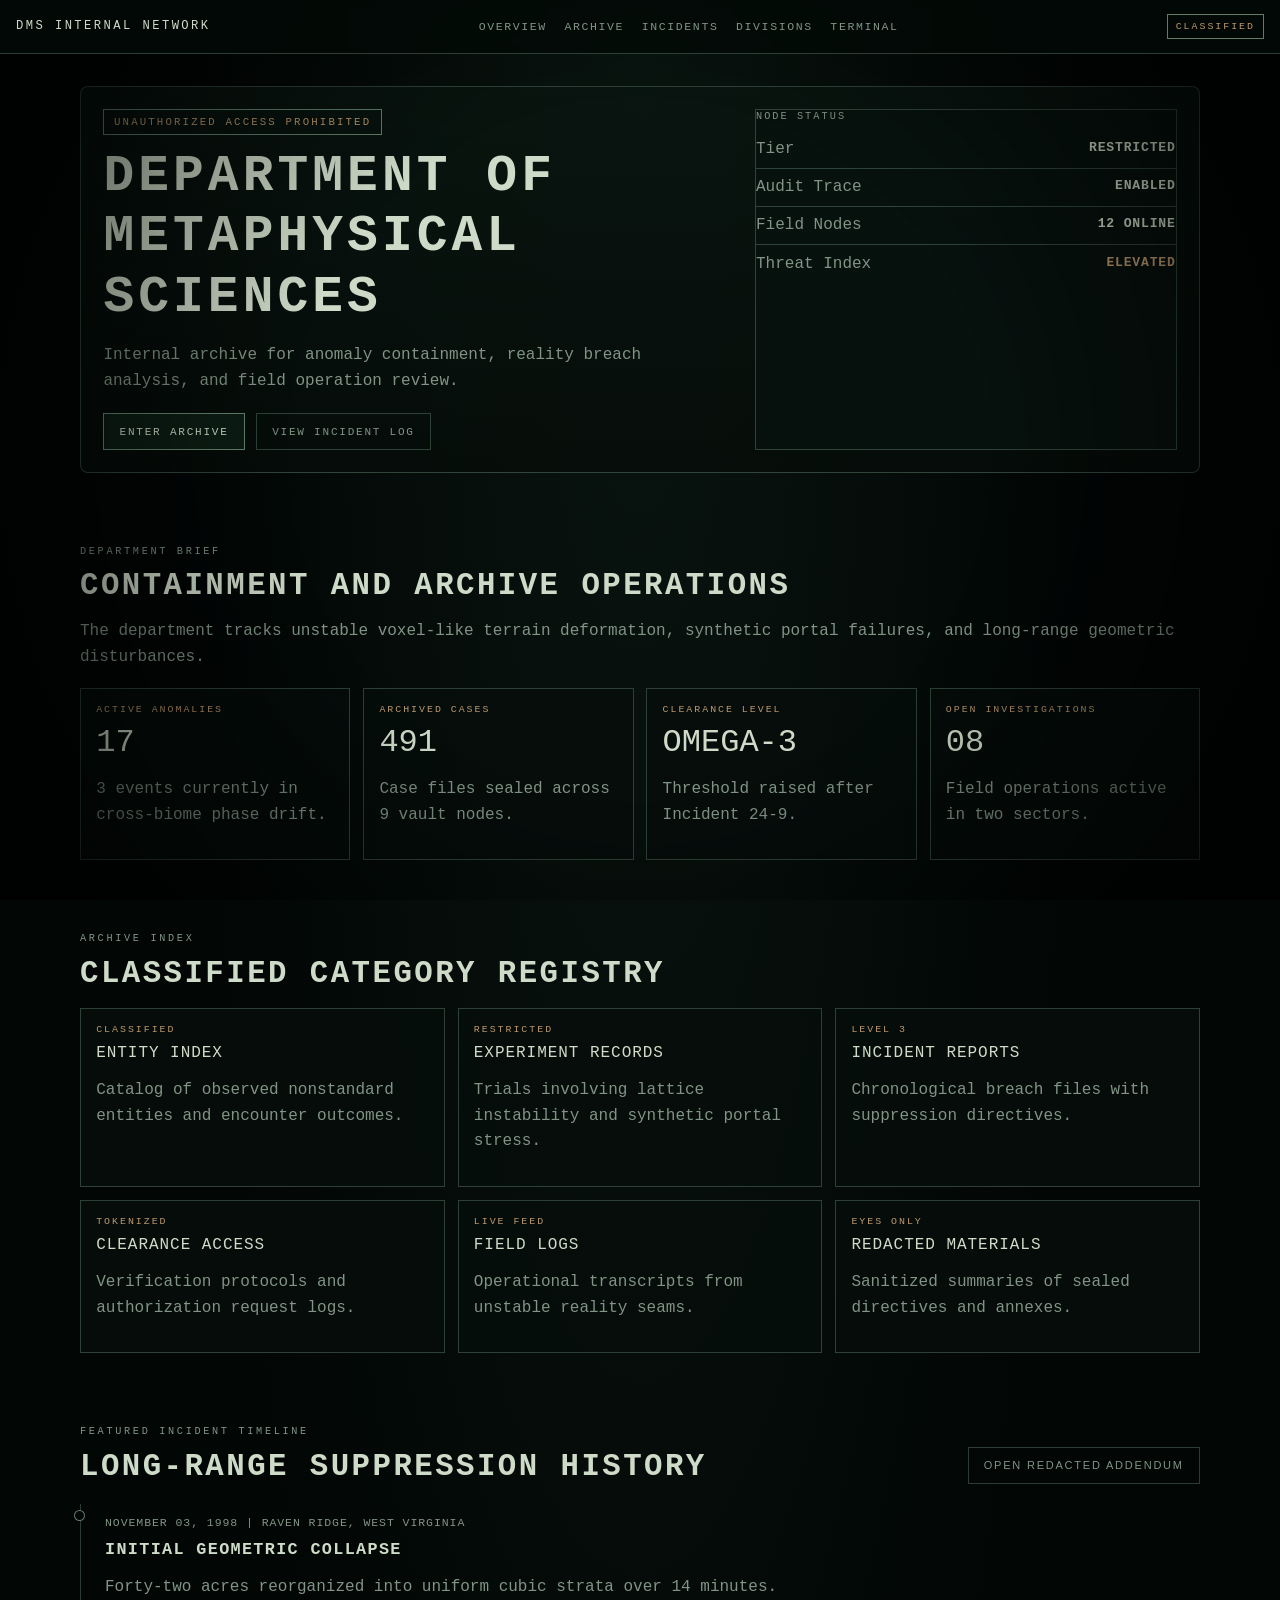
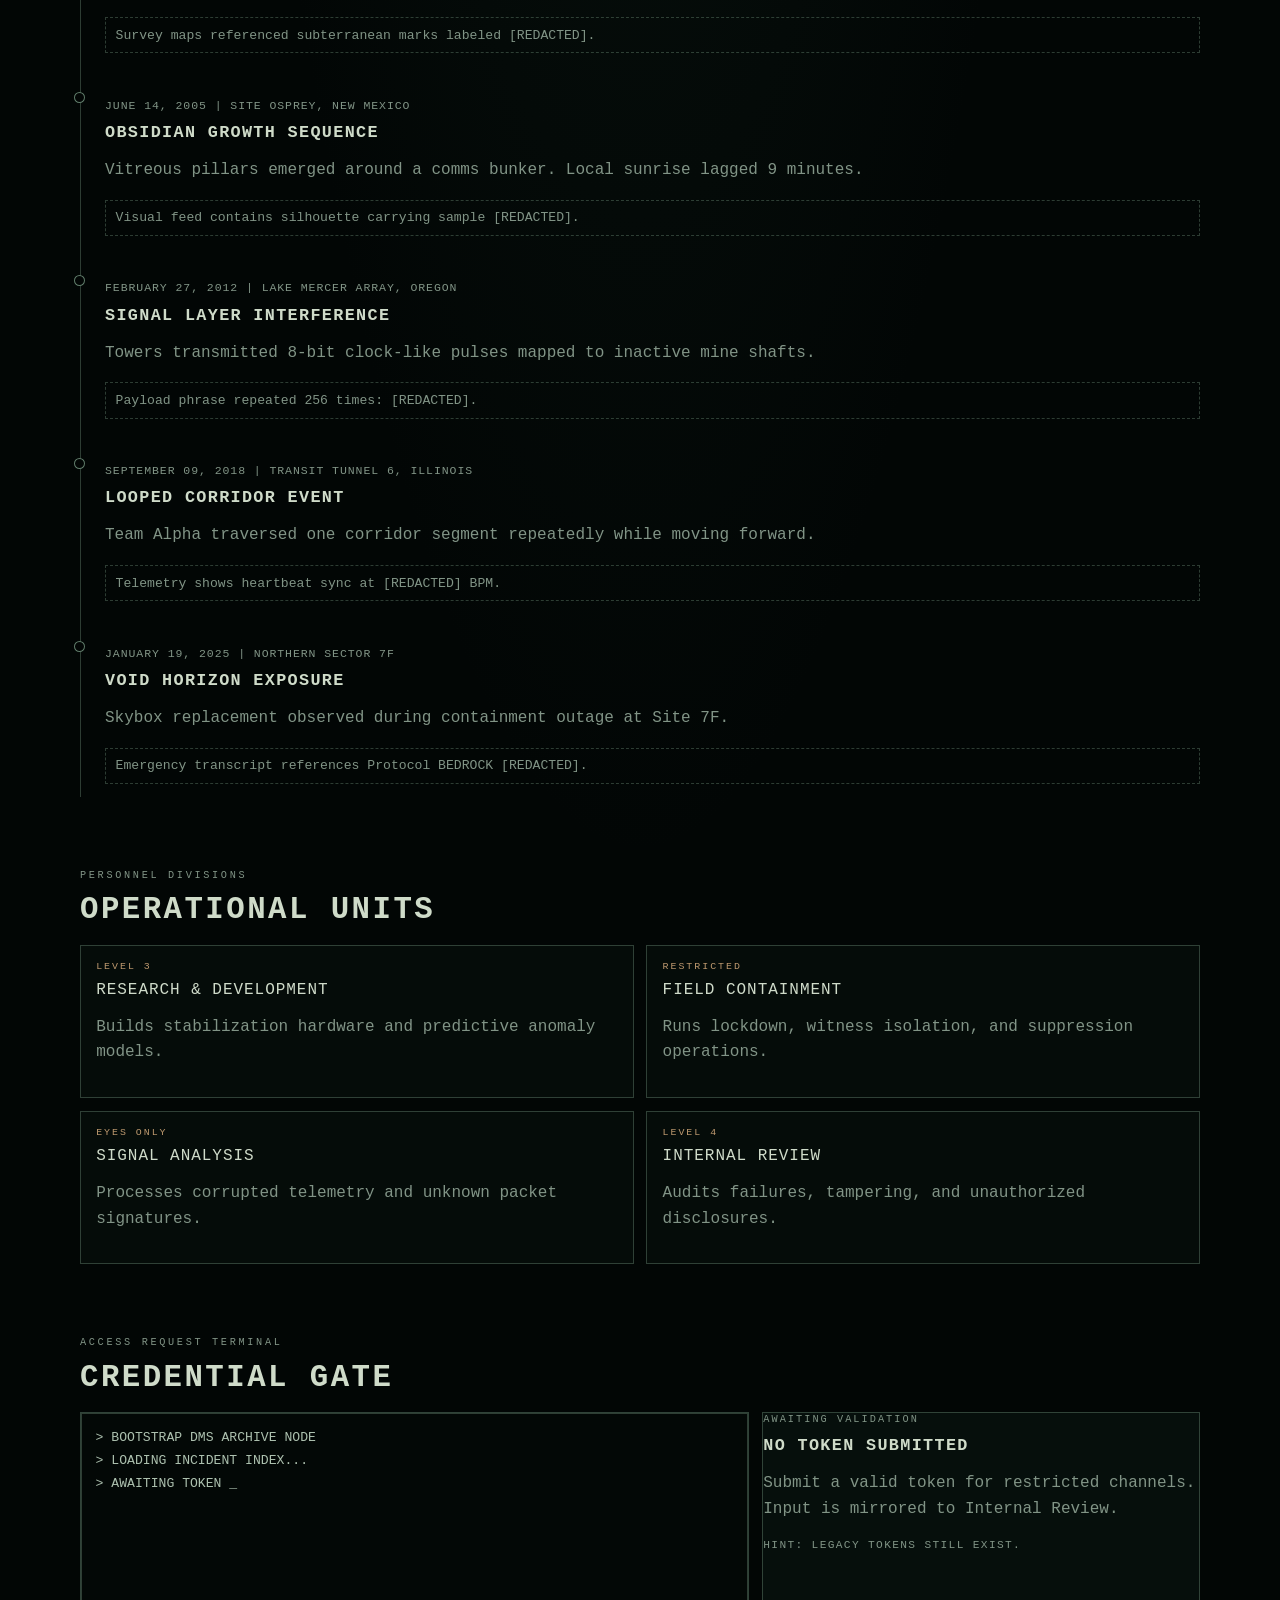
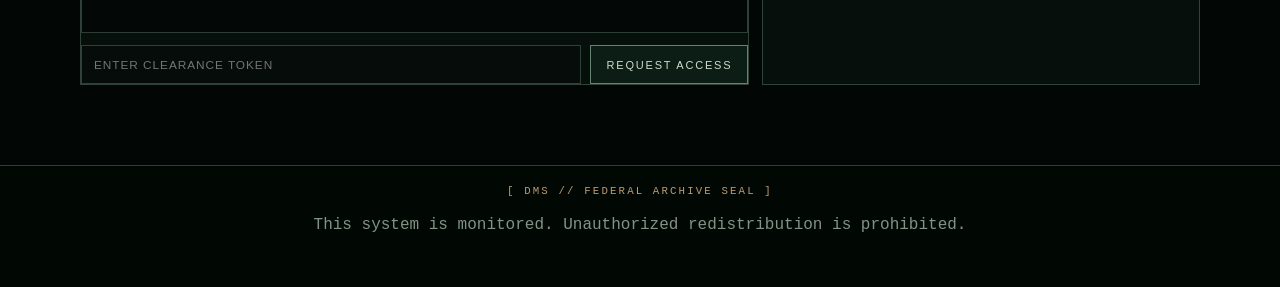
==== index.html @ b6cc338e "Add files via upload" ====
<!--
MIT License

Copyright (c) 2026 Department of Metaphysical Sciences

Permission is hereby granted, free of charge, to any person obtaining a copy
of this software and associated documentation files (the "Software"), to deal
in the Software without restriction, including without limitation the rights
to use, copy, modify, merge, publish, distribute, sublicense, and/or sell
copies of the Software, and to permit persons to whom the Software is
furnished to do so, subject to the following conditions:

The above copyright notice and this permission notice shall be included in all
copies or substantial portions of the Software.

THE SOFTWARE IS PROVIDED "AS IS", WITHOUT WARRANTY OF ANY KIND, EXPRESS OR
IMPLIED, INCLUDING BUT NOT LIMITED TO THE WARRANTIES OF MERCHANTABILITY,
FITNESS FOR A PARTICULAR PURPOSE AND NONINFRINGEMENT. IN NO EVENT SHALL THE
AUTHORS OR COPYRIGHT HOLDERS BE LIABLE FOR ANY CLAIM, DAMAGES OR OTHER
LIABILITY, WHETHER IN AN ACTION OF CONTRACT, TORT OR OTHERWISE, ARISING FROM,
OUT OF OR IN CONNECTION WITH THE SOFTWARE OR THE USE OR OTHER DEALINGS IN THE
SOFTWARE.
-->

<!doctype html>
<html lang="en">
  <head>
    <meta charset="UTF-8" />
    <meta name="viewport" content="width=device-width, initial-scale=1.0" />
    <title>Department of Metaphysical Sciences // Archive Node</title>
    <meta
      name="description"
      content="Classified internal archive for anomaly containment and metaphysical incident review."
    />
    <meta name="dms-api-base" content="https://dms-backend.bisfd.ru" />
    <link rel="stylesheet" href="./styles.css" />
  </head>
  <body>
    <div class="archive-shell">
      <div class="vignette"></div>
      <div class="grain"></div>

      <header class="topbar">
        <a href="#top" class="brand">DMS INTERNAL NETWORK</a>
        <nav class="nav">
          <a href="#overview">Overview</a>
          <a href="#archive">Archive</a>
          <a href="#incidents">Incidents</a>
          <a href="#divisions">Divisions</a>
          <a href="#terminal">Terminal</a>
        </nav>
        <span class="badge">CLASSIFIED</span>
      </header>

      <main id="top" class="page">
        <section class="hero panel">
          <div>
            <p class="warning">Unauthorized access prohibited</p>
            <h1>Department of Metaphysical Sciences</h1>
            <p class="muted">
              Internal archive for anomaly containment, reality breach analysis,
              and field operation review.
            </p>
            <div class="hero-actions">
              <a href="#archive" class="btn btn-primary">Enter Archive</a>
              <a href="#incidents" class="btn">View Incident Log</a>
            </div>
          </div>
          <aside class="status panel-soft">
            <p class="label">Node Status</p>
            <ul>
              <li><span>Tier</span><strong>RESTRICTED</strong></li>
              <li><span>Audit Trace</span><strong>ENABLED</strong></li>
              <li><span>Field Nodes</span><strong>12 ONLINE</strong></li>
              <li><span>Threat Index</span><strong class="alert">ELEVATED</strong></li>
            </ul>
          </aside>
        </section>

        <section id="overview" class="section">
          <p class="eyebrow">Department Brief</p>
          <h2>Containment and Archive Operations</h2>
          <p class="muted">
            The department tracks unstable voxel-like terrain deformation,
            synthetic portal failures, and long-range geometric disturbances.
          </p>
          <div class="metrics" id="metrics"></div>
        </section>

        <section id="archive" class="section">
          <p class="eyebrow">Archive Index</p>
          <h2>Classified Category Registry</h2>
          <div class="cards" id="archive-cards"></div>
        </section>

        <section id="incidents" class="section">
          <div class="section-row">
            <div>
              <p class="eyebrow">Featured Incident Timeline</p>
              <h2>Long-Range Suppression History</h2>
            </div>
            <button class="btn" id="open-doc">Open Redacted Addendum</button>
          </div>
          <div class="timeline" id="timeline"></div>
        </section>

        <section id="divisions" class="section">
          <p class="eyebrow">Personnel Divisions</p>
          <h2>Operational Units</h2>
          <div class="cards cards-2" id="divisions-cards"></div>
        </section>

        <section id="terminal" class="section">
          <p class="eyebrow">Access Request Terminal</p>
          <h2>Credential Gate</h2>
          <div class="terminal-layout">
            <article class="panel-soft">
              <div class="terminal" id="terminal-output"></div>
              <form id="token-form" class="terminal-form">
                <input id="token-input" type="text" placeholder="ENTER CLEARANCE TOKEN" />
                <button type="submit" class="btn btn-primary">Request Access</button>
              </form>
            </article>
            <aside class="panel-soft terminal-note" id="terminal-note">
              <p class="label">Awaiting Validation</p>
              <h3>No Token Submitted</h3>
              <p class="muted">
                Submit a valid token for restricted channels. Input is mirrored
                to Internal Review.
              </p>
              <p class="hint">Hint: legacy tokens still exist.</p>
            </aside>
          </div>
        </section>
      </main>

      <footer class="footer">
        <p class="seal">[ DMS // Federal Archive Seal ]</p>
        <p class="muted">This system is monitored. Unauthorized redistribution is prohibited.</p>
      </footer>
    </div>

    <div class="modal hidden" id="doc-modal">
      <div class="modal-backdrop" id="close-doc-backdrop"></div>
      <article class="modal-card panel">
        <p class="eyebrow">Internal Review // Eyes Only</p>
        <h3>Addendum RF-19</h3>
        <ul id="doc-lines"></ul>
        <button class="btn" id="close-doc">Close File</button>
      </article>
    </div>

    <script src="./script.js"></script>
  </body>
</html>
---- styles.css ----
/*
MIT License

Copyright (c) 2026 Department of Metaphysical Sciences

Permission is hereby granted, free of charge, to any person obtaining a copy
of this software and associated documentation files (the "Software"), to deal
in the Software without restriction, including without limitation the rights
to use, copy, modify, merge, publish, distribute, sublicense, and/or sell
copies of the Software, and to permit persons to whom the Software is
furnished to do so, subject to the following conditions:

The above copyright notice and this permission notice shall be included in all
copies or substantial portions of the Software.

THE SOFTWARE IS PROVIDED "AS IS", WITHOUT WARRANTY OF ANY KIND, EXPRESS OR
IMPLIED, INCLUDING BUT NOT LIMITED TO THE WARRANTIES OF MERCHANTABILITY,
FITNESS FOR A PARTICULAR PURPOSE AND NONINFRINGEMENT. IN NO EVENT SHALL THE
AUTHORS OR COPYRIGHT HOLDERS BE LIABLE FOR ANY CLAIM, DAMAGES OR OTHER
LIABILITY, WHETHER IN AN ACTION OF CONTRACT, TORT OR OTHERWISE, ARISING FROM,
OUT OF OR IN CONNECTION WITH THE SOFTWARE OR THE USE OR OTHER DEALINGS IN THE
SOFTWARE.
*/

:root {
  --bg: #020605;
  --bg-soft: #07100d;
  --panel: rgba(8, 18, 15, 0.85);
  --border: rgba(122, 159, 133, 0.36);
  --border-strong: rgba(163, 207, 178, 0.58);
  --text: #cfdbc9;
  --muted: #819486;
  --alert: #be9a6f;
  --danger: #af6b6b;
}

* {
  box-sizing: border-box;
}

html {
  scroll-behavior: smooth;
}

body {
  margin: 0;
  min-height: 100vh;
  font-family: "Consolas", "Courier New", monospace;
  color: var(--text);
  background: radial-gradient(ellipse at top, rgba(32, 66, 50, 0.25), transparent 50%),
    var(--bg);
}

.archive-shell {
  position: relative;
  isolation: isolate;
}

.vignette,
.grain {
  position: fixed;
  inset: 0;
  pointer-events: none;
}

.vignette {
  z-index: 20;
  background: radial-gradient(circle at center, transparent 45%, rgba(0, 0, 0, 0.75) 100%);
}

.grain {
  z-index: 21;
  opacity: 0.15;
  background: repeating-linear-gradient(
    to bottom,
    transparent 0px,
    rgba(199, 224, 204, 0.03) 1px,
    transparent 2px,
    transparent 4px
  );
  animation: flicker 6s linear infinite;
}

.topbar {
  position: sticky;
  top: 0;
  z-index: 30;
  display: flex;
  gap: 1rem;
  align-items: center;
  justify-content: space-between;
  padding: 0.9rem 1rem;
  border-bottom: 1px solid var(--border);
  backdrop-filter: blur(4px);
  background: rgba(3, 10, 7, 0.82);
}

.brand {
  font-size: 0.76rem;
  letter-spacing: 0.2em;
  color: var(--text);
  text-decoration: none;
}

.nav {
  display: flex;
  gap: 1.1rem;
}

.nav a {
  color: var(--muted);
  font-size: 0.72rem;
  text-transform: uppercase;
  letter-spacing: 0.14em;
  text-decoration: none;
  transition: color 0.2s ease;
}

.nav a:hover {
  color: var(--text);
}

.badge {
  border: 1px solid var(--border-strong);
  padding: 0.35rem 0.5rem;
  font-size: 0.62rem;
  letter-spacing: 0.2em;
  color: var(--alert);
  text-transform: uppercase;
}

.page {
  width: min(1120px, 94%);
  margin: 2rem auto 5rem;
  display: grid;
  gap: 4.5rem;
  animation: reveal 0.8s ease both;
}

.panel {
  border: 1px solid var(--border);
  background: linear-gradient(180deg, rgba(10, 22, 17, 0.86), rgba(6, 13, 10, 0.86));
}

.panel-soft {
  border: 1px solid var(--border);
  background: var(--panel);
}

.hero {
  border-radius: 8px;
  padding: 1.4rem;
  display: grid;
  gap: 1.2rem;
  grid-template-columns: 1.35fr 0.9fr;
}

.warning {
  display: inline-block;
  margin: 0;
  padding: 0.35rem 0.6rem;
  border: 1px solid var(--border-strong);
  color: var(--alert);
  text-transform: uppercase;
  font-size: 0.67rem;
  letter-spacing: 0.2em;
}

h1,
h2,
h3 {
  margin: 0.7rem 0 0;
  text-transform: uppercase;
  letter-spacing: 0.08em;
}

h1 {
  font-size: clamp(1.75rem, 4vw, 3.3rem);
  line-height: 1.18;
}

h2 {
  font-size: clamp(1.35rem, 2.4vw, 2rem);
}

h3 {
  font-size: 1.05rem;
}

.muted {
  color: var(--muted);
  line-height: 1.6;
}

.hero-actions {
  margin-top: 1.2rem;
  display: flex;
  gap: 0.7rem;
  flex-wrap: wrap;
}

.btn {
  border: 1px solid var(--border);
  background: transparent;
  color: var(--muted);
  text-transform: uppercase;
  letter-spacing: 0.16em;
  font-size: 0.69rem;
  text-decoration: none;
  padding: 0.7rem 0.95rem;
  cursor: pointer;
  transition: all 0.25s ease;
}

.btn:hover {
  color: var(--text);
  border-color: var(--border-strong);
  transform: translateY(-1px);
}

.btn-primary {
  background: rgba(14, 33, 23, 0.84);
  border-color: var(--border-strong);
  color: var(--text);
}

.status .label,
.terminal-note .label {
  margin: 0 0 0.5rem;
  text-transform: uppercase;
  color: var(--muted);
  letter-spacing: 0.2em;
  font-size: 0.64rem;
}

.status ul {
  list-style: none;
  margin: 0;
  padding: 0;
}

.status li {
  display: flex;
  justify-content: space-between;
  gap: 1rem;
  padding: 0.6rem 0;
  border-bottom: 1px solid var(--border);
}

.status li:last-child {
  border-bottom: 0;
}

.status span {
  color: var(--muted);
}

.status strong {
  font-size: 0.82rem;
  letter-spacing: 0.06em;
}

.status .alert {
  color: var(--alert);
}

.section {
  scroll-margin-top: 5.5rem;
}

.eyebrow {
  margin: 0;
  color: var(--muted);
  letter-spacing: 0.26em;
  text-transform: uppercase;
  font-size: 0.64rem;
}

.metrics,
.cards {
  margin-top: 1.1rem;
  display: grid;
  gap: 0.8rem;
  grid-template-columns: repeat(4, minmax(0, 1fr));
}

.cards {
  grid-template-columns: repeat(3, minmax(0, 1fr));
}

.cards-2 {
  grid-template-columns: repeat(2, minmax(0, 1fr));
}

.card {
  border: 1px solid var(--border);
  background: rgba(7, 14, 11, 0.82);
  padding: 0.95rem;
  transition: all 0.25s ease;
}

.card:hover {
  border-color: var(--border-strong);
  transform: translateY(-2px);
}

.card .tag {
  margin: 0;
  color: var(--alert);
  font-size: 0.62rem;
  letter-spacing: 0.2em;
  text-transform: uppercase;
}

.card .title {
  margin: 0.55rem 0 0;
  color: var(--text);
  font-size: 1rem;
  letter-spacing: 0.06em;
  text-transform: uppercase;
}

.metric-value {
  font-size: 2rem;
  color: var(--text);
  margin: 0.55rem 0 0;
}

.section-row {
  display: flex;
  justify-content: space-between;
  gap: 1rem;
  align-items: flex-end;
  flex-wrap: wrap;
}

.timeline {
  margin-top: 1.3rem;
  border-left: 1px solid var(--border);
  padding-left: 1.1rem;
  display: grid;
  gap: 1.3rem;
}

.timeline-item {
  position: relative;
  padding-left: 0.4rem;
}

.timeline-item::before {
  content: "";
  position: absolute;
  left: -1.52rem;
  top: 0.34rem;
  width: 0.56rem;
  height: 0.56rem;
  border: 1px solid var(--border-strong);
  background: var(--bg);
  border-radius: 999px;
}

.timeline-meta {
  color: var(--muted);
  font-size: 0.72rem;
  letter-spacing: 0.08em;
  text-transform: uppercase;
}

.timeline-redacted {
  border: 1px dashed var(--border);
  padding: 0.6rem;
  color: var(--muted);
  font-size: 0.82rem;
}

.terminal-layout {
  margin-top: 1.1rem;
  display: grid;
  gap: 0.8rem;
  grid-template-columns: 1.3fr 0.85fr;
}

.terminal {
  border: 1px solid var(--border);
  padding: 0.85rem;
  min-height: 220px;
  background: rgba(0, 0, 0, 0.48);
  color: #adc1af;
  font-size: 0.82rem;
  line-height: 1.45;
}

.terminal p {
  margin: 0;
}

.terminal p + p {
  margin-top: 0.26rem;
}

.terminal .cursor {
  animation: cursor 1s step-start infinite;
}

.terminal-form {
  margin-top: 0.75rem;
  display: flex;
  gap: 0.6rem;
}

.terminal-form input {
  flex: 1;
  border: 1px solid var(--border);
  background: rgba(5, 12, 9, 0.82);
  color: var(--text);
  padding: 0.72rem 0.75rem;
  text-transform: uppercase;
  letter-spacing: 0.08em;
  font-size: 0.74rem;
}

.terminal-form input:focus {
  outline: none;
  border-color: var(--border-strong);
}

.hint {
  color: var(--muted);
  font-size: 0.7rem;
  letter-spacing: 0.12em;
  text-transform: uppercase;
}

.footer {
  border-top: 1px solid var(--border);
  padding: 1.2rem 1rem 2rem;
  text-align: center;
  background: rgba(2, 8, 5, 0.9);
}

.seal {
  margin: 0;
  color: var(--alert);
  letter-spacing: 0.2em;
  text-transform: uppercase;
  font-size: 0.67rem;
}

.modal {
  position: fixed;
  inset: 0;
  z-index: 50;
  display: grid;
  place-items: center;
  padding: 1rem;
}

.modal.hidden {
  display: none;
}

.modal-backdrop {
  position: absolute;
  inset: 0;
  background: rgba(0, 0, 0, 0.74);
}

.modal-card {
  position: relative;
  z-index: 1;
  width: min(720px, 94vw);
  padding: 1.1rem;
  border-radius: 8px;
}

.modal-card ul {
  padding-left: 1rem;
}

.modal-card li {
  color: var(--muted);
  margin: 0.5rem 0;
}

@keyframes reveal {
  from {
    opacity: 0;
    transform: translateY(10px);
  }
  to {
    opacity: 1;
    transform: translateY(0);
  }
}

@keyframes flicker {
  0%,
  13%,
  15%,
  56%,
  58%,
  100% {
    opacity: 0.15;
  }
  14%,
  57% {
    opacity: 0.11;
  }
}

@keyframes cursor {
  50% {
    opacity: 0;
  }
}

@media (max-width: 990px) {
  .hero,
  .terminal-layout {
    grid-template-columns: 1fr;
  }

  .metrics {
    grid-template-columns: repeat(2, minmax(0, 1fr));
  }

  .cards {
    grid-template-columns: repeat(2, minmax(0, 1fr));
  }

  .nav {
    display: none;
  }
}

@media (max-width: 640px) {
  .metrics,
  .cards,
  .cards-2 {
    grid-template-columns: 1fr;
  }

  .terminal-form {
    flex-direction: column;
  }
}
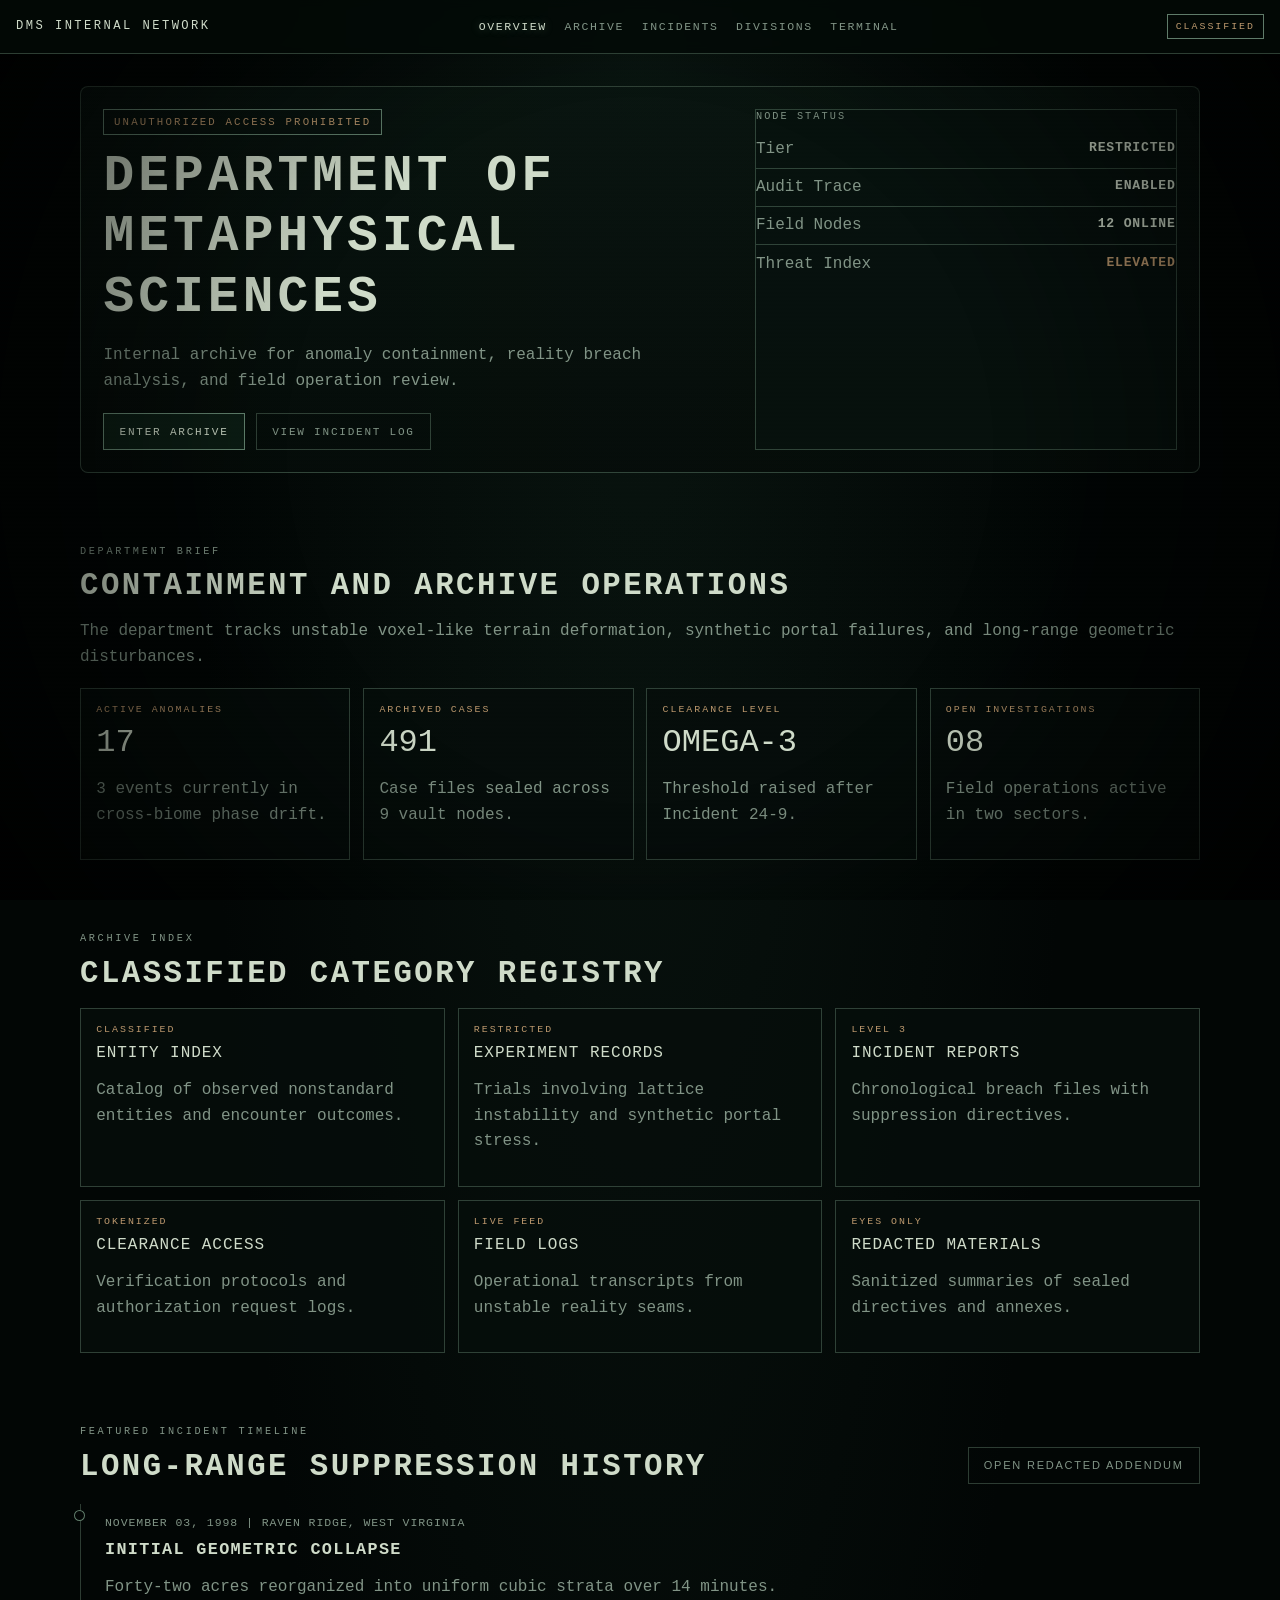
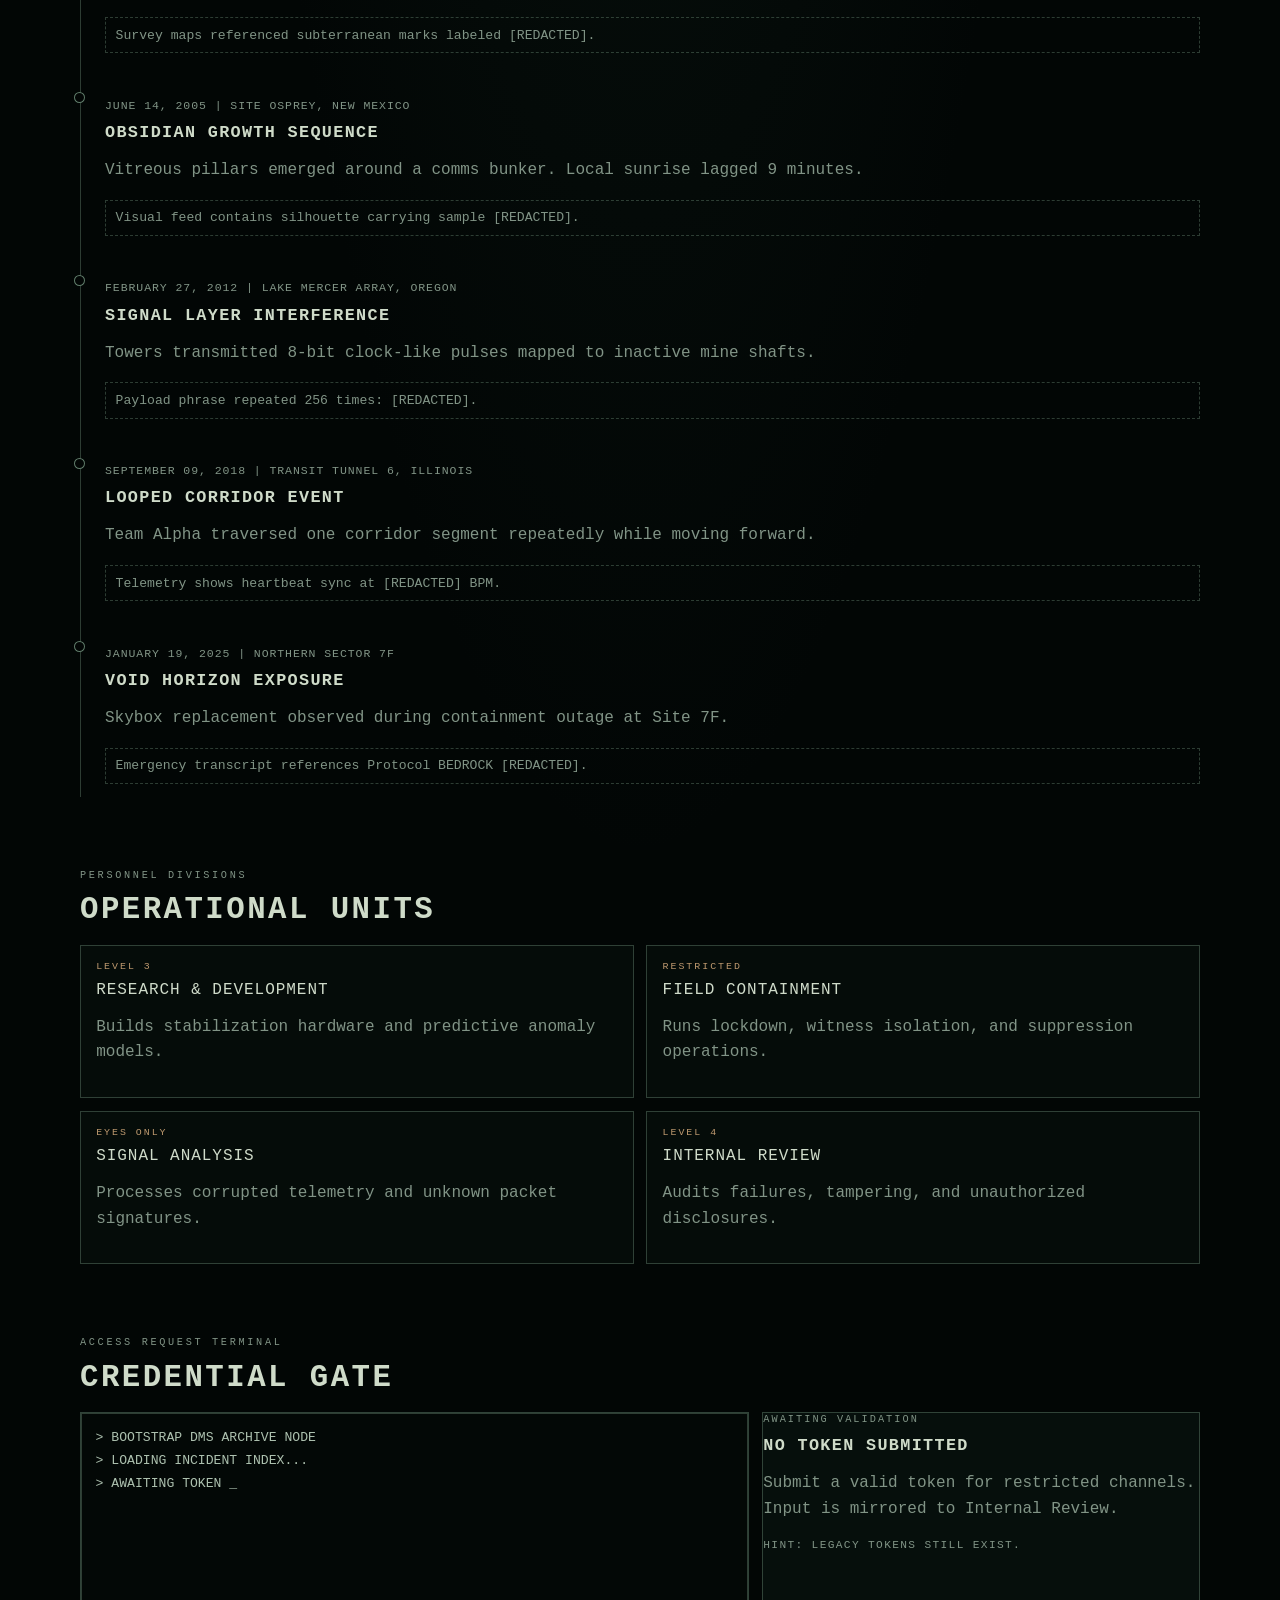
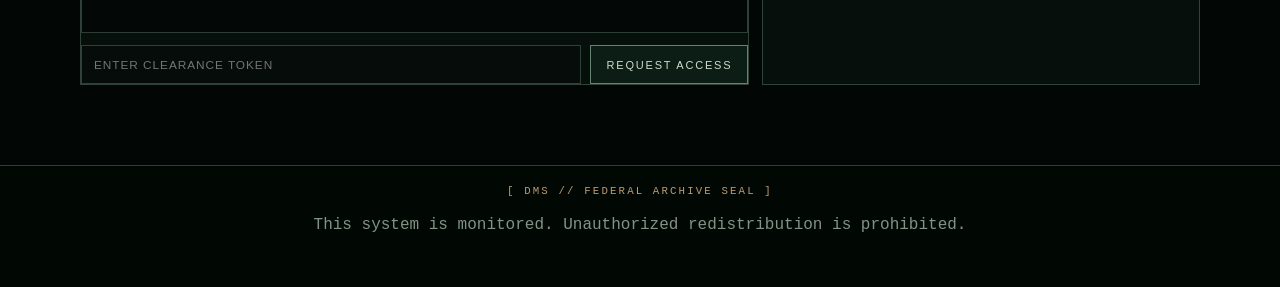
==== commit bcd828e6: "Add files via upload" ====
--- a/index.html
+++ b/index.html
@@ -35,19 +35,19 @@
     <meta name="dms-api-base" content="https://dms-backend.bisfd.ru" />
     <link rel="stylesheet" href="./styles.css" />
   </head>
-  <body>
+  <body data-page="home">
     <div class="archive-shell">
       <div class="vignette"></div>
       <div class="grain"></div>
 
       <header class="topbar">
-        <a href="#top" class="brand">DMS INTERNAL NETWORK</a>
+        <a href="./index.html" class="brand">DMS INTERNAL NETWORK</a>
         <nav class="nav">
-          <a href="#overview">Overview</a>
-          <a href="#archive">Archive</a>
-          <a href="#incidents">Incidents</a>
-          <a href="#divisions">Divisions</a>
-          <a href="#terminal">Terminal</a>
+          <a href="./index.html" data-page-link="home">Overview</a>
+          <a href="./archive.html" data-page-link="archive">Archive</a>
+          <a href="./incidents.html" data-page-link="incidents">Incidents</a>
+          <a href="./divisions.html" data-page-link="divisions">Divisions</a>
+          <a href="./terminal.html" data-page-link="terminal">Terminal</a>
         </nav>
         <span class="badge">CLASSIFIED</span>
       </header>
@@ -62,8 +62,8 @@
               and field operation review.
             </p>
             <div class="hero-actions">
-              <a href="#archive" class="btn btn-primary">Enter Archive</a>
-              <a href="#incidents" class="btn">View Incident Log</a>
+              <a href="./archive.html" class="btn btn-primary">Enter Archive</a>
+              <a href="./incidents.html" class="btn">View Incident Log</a>
             </div>
           </div>
           <aside class="status panel-soft">
--- a/styles.css
+++ b/styles.css
@@ -120,6 +120,11 @@
   color: var(--text);
 }
 
+.nav a.is-active {
+  color: var(--text);
+  text-shadow: 0 0 8px rgba(165, 212, 184, 0.35);
+}
+
 .badge {
   border: 1px solid var(--border-strong);
   padding: 0.35rem 0.5rem;
